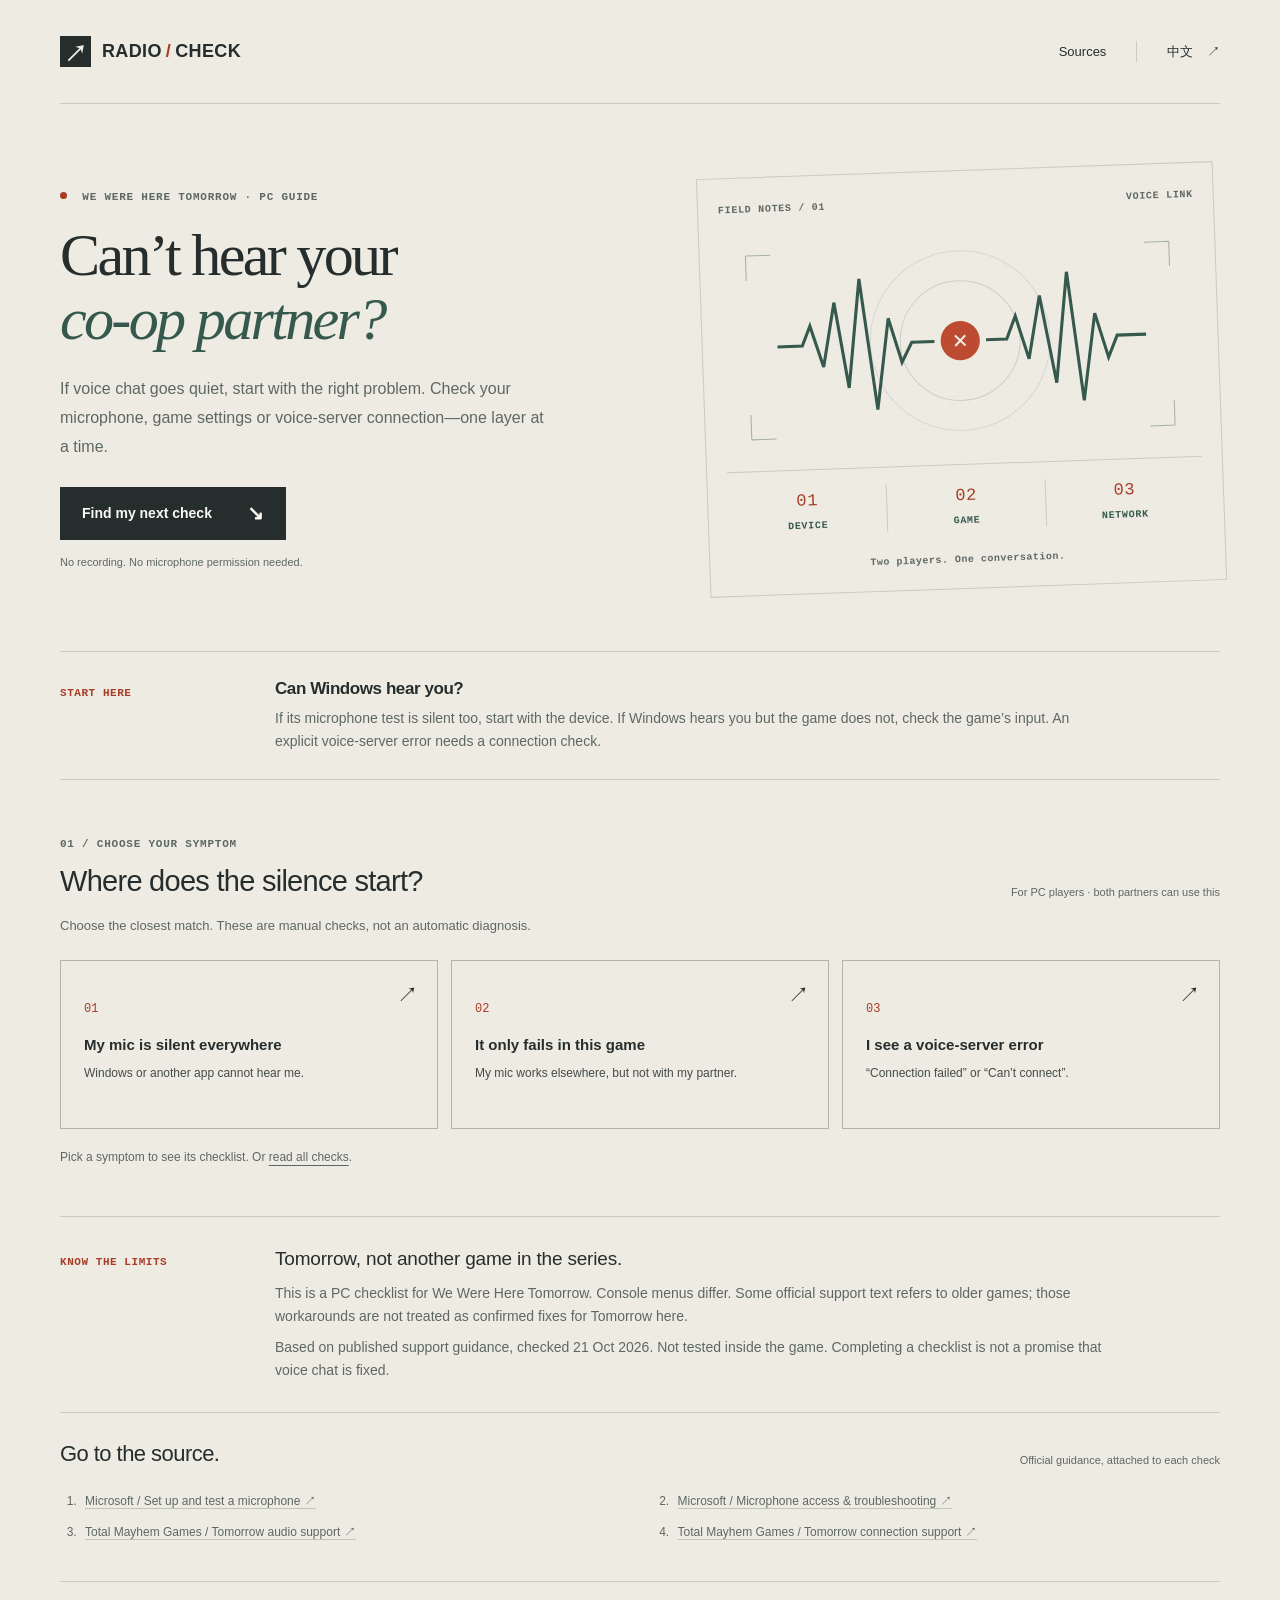
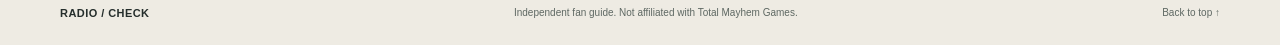
==== index.html @ 227a0987 "新增明日遗踪中英文PC语音排查首版" ====
<!doctype html>
<html lang="en">
<head>
  <meta charset="utf-8">
  <meta name="viewport" content="width=device-width, initial-scale=1">
  <meta name="description" content="We Were Here Tomorrow voice chat not working? Separate Windows microphone problems, in-game silence and voice-server connection errors with this PC checklist.">
  <meta name="theme-color" content="#eeebe3">
  <title>We Were Here Tomorrow Voice Chat Not Working? | Radio Check</title>
  <link rel="icon" href="icon.svg" type="image/svg+xml">
  <link rel="stylesheet" href="style.css">
  <script src="app.js" defer></script>
</head>
<body>
  <a class="skip" href="#check">Skip to voice check</a>
  <header class="site-header wrap">
    <a class="brand" href="index.html" aria-label="Radio Check home"><span class="brand-icon" aria-hidden="true">↗</span> RADIO<span class="brand-slash">/</span>CHECK</a>
    <nav aria-label="Main navigation"><a href="#sources">Sources</a><a class="language" href="zh.html" lang="zh-CN" hreflang="zh-CN">中文 <span aria-hidden="true">↗</span></a></nav>
  </header>
  <main>
    <section class="hero wrap" aria-labelledby="hero-title">
      <div class="hero-copy">
        <p class="eyebrow"><span class="signal-dot" aria-hidden="true"></span> WE WERE HERE TOMORROW · PC GUIDE</p>
        <h1 id="hero-title">Can’t hear your<br><em>co-op partner?</em></h1>
        <p class="hero-intro">If voice chat goes quiet, start with the right problem. Check your microphone, game settings or voice-server connection—one layer at a time.</p>
        <a class="primary-link" href="#check">Find my next check <span aria-hidden="true">↘</span></a>
        <p class="privacy-line">No recording. No microphone permission needed.</p>
      </div>
      <div class="radio-art" aria-hidden="true">
        <div class="art-label"><span>FIELD NOTES / 01</span><span>VOICE LINK</span></div>
        <svg viewBox="0 0 460 220" fill="none"><circle cx="230" cy="108" r="87" stroke="currentColor" stroke-opacity=".12"/><circle cx="230" cy="108" r="58" stroke="currentColor" stroke-opacity=".18"/><path d="M53 108h24l8-19 12 40 12-62 12 83 13-105 14 127 13-88 12 43 10-19h22m50 0h20l9-22 12 42 12-61 14 85 13-107 13 125 13-84 12 43 9-21h28" stroke="currentColor" stroke-width="3"/><circle cx="230" cy="108" r="19" fill="#bd4b31"/><path d="m225 103 10 10m0-10-10 10" stroke="#eeebe3" stroke-width="2"/><path d="M25 19h24M25 19v24M435 19h-24M435 19v24M25 197h24M25 197v-24M435 197h-24M435 197v-24" stroke="currentColor" stroke-opacity=".4"/></svg>
        <div class="art-stages"><span><b>01</b> DEVICE</span><span><b>02</b> GAME</span><span><b>03</b> NETWORK</span></div>
        <div class="art-note">Two players. One conversation.</div>
      </div>
    </section>
    <section class="quick-answer wrap" aria-labelledby="quick-title"><span class="section-tag">START HERE</span><div><h2 id="quick-title">Can Windows hear you?</h2><p>If its microphone test is silent too, start with the device. If Windows hears you but the game does not, check the game’s input. An explicit voice-server error needs a connection check.</p></div></section>
    <section class="checker wrap" id="check" aria-labelledby="check-title">
      <div class="section-heading"><div><p class="eyebrow">01 / CHOOSE YOUR SYMPTOM</p><h2 id="check-title">Where does the silence start?</h2></div><span class="small-note">For PC players · both partners can use this</span></div>
      <p class="choose-hint">Choose the closest match. These are manual checks, not an automatic diagnosis.</p>
      <div class="choices" role="group" aria-label="Choose a voice problem">
        <button type="button" data-route="system" aria-controls="answer-system" aria-pressed="false"><span class="choice-number">01</span><strong>My mic is silent everywhere</strong><span>Windows or another app cannot hear me.</span><span class="choice-arrow" aria-hidden="true">↗</span></button>
        <button type="button" data-route="game" aria-controls="answer-game" aria-pressed="false"><span class="choice-number">02</span><strong>It only fails in this game</strong><span>My mic works elsewhere, but not with my partner.</span><span class="choice-arrow" aria-hidden="true">↗</span></button>
        <button type="button" data-route="server" aria-controls="answer-server" aria-pressed="false"><span class="choice-number">03</span><strong>I see a voice-server error</strong><span>“Connection failed” or “Can’t connect”.</span><span class="choice-arrow" aria-hidden="true">↗</span></button>
      </div>
      <p class="selection-help" id="selection-help">Pick a symptom to see its checklist. Or <a href="#all-checks" id="show-all">read all checks</a>.</p>
      <noscript><p class="notice">All three checklists are available below. JavaScript is only needed to filter them.</p></noscript>
      <div id="all-checks">
        <article class="answer" id="answer-system" data-answer="system" aria-labelledby="title-system">
          <div class="answer-heading"><div><p class="eyebrow">DEVICE / WINDOWS 11</p><h3 id="title-system" tabindex="-1">Start outside the game.</h3></div><span class="answer-badge">CHECK THE INPUT FIRST</span></div>
          <p class="answer-intro">A silent Windows test points to the input path. It does not tell us whether the game’s voice connection works.</p>
          <ol class="checklist">
            <li><label><input type="checkbox"><span><strong>Check the headset and its mute switch.</strong> Reconnect it and select the microphone you actually want to use.</span></label></li>
            <li><label><input type="checkbox"><span><strong>Run the Windows microphone test.</strong> Open Settings → System → Sound → Input. Select your mic, choose Start test, speak, then Stop test and Play. Adjust input volume if needed. <a href="#source-windows">[1]</a></span></label></li>
            <li><label><input type="checkbox"><span><strong>Check desktop-app microphone access.</strong> In Windows 11, open Settings → Privacy &amp; security → Microphone. Check Microphone access and Let desktop apps access your microphone. <a href="#source-permissions">[2]</a></span></label></li>
          </ol>
          <div class="answer-bottom"><p class="progress" aria-live="polite">0 / 3 checks marked</p><button type="button" class="text-button reset">Clear checks ↺</button></div>
          <p class="next-step">Windows can hear you now? <a href="#answer-game" data-next="game">Continue with the game checks →</a></p>
          <details class="unresolved"><summary>Still silent in Windows?</summary><p>Use Microsoft’s microphone troubleshooting guide. Get the system test working before treating this as a game-only issue. If contacting support, note the headset model and whether the Windows test recorded your voice.</p><a class="source-link" href="https://support.microsoft.com/en-us/windows/hardware/drivers/fix-microphone-problems">Open Microsoft’s troubleshooting guide ↗</a></details>
        </article>
        <article class="answer" id="answer-game" data-answer="game" aria-labelledby="title-game">
          <div class="answer-heading"><div><p class="eyebrow">GAME / AUDIO SETTINGS</p><h3 id="title-game" tabindex="-1">Use the same mic in both places.</h3></div><span class="answer-badge">BOTH PLAYERS CHECK</span></div>
          <p class="answer-intro">Ask your partner to run these checks too. Working audio in another app does not prove the game selected that input.</p>
          <ol class="checklist">
            <li><label><input type="checkbox"><span><strong>Match the Windows and game microphone.</strong> Choose your intended input as the Windows default and select the same device in the game’s audio settings. <a href="#source-game">[3]</a></span></label></li>
            <li><label><input type="checkbox"><span><strong>Check input and listening levels.</strong> Make sure microphone levels in Windows and the game are audible. If you cannot hear your partner, ask them to check their input too. <a href="#source-game">[3]</a></span></label></li>
            <li><label><input type="checkbox"><span><strong>Test a direct friend invitation.</strong> The developer suggests “Invite a friend” instead of creating a room. Temporarily unplug unnecessary USB devices that could be selected as an input. <a href="#source-game">[3]</a></span></label></li>
            <li><label><input type="checkbox"><span><strong>Test the walkie-talkie one person at a time.</strong> Release the talk button before your partner replies. The developer warns that simultaneous transmission can prevent hearing each other. <a href="#source-game">[3]</a></span></label></li>
          </ol>
          <div class="answer-bottom"><p class="progress" aria-live="polite">0 / 4 checks marked</p><button type="button" class="text-button reset">Clear checks ↺</button></div>
          <p class="next-step">Seeing a connection error instead? <a href="#answer-server" data-next="server">Switch to the server checklist →</a></p>
          <details class="unresolved"><summary>Still failing only in the game?</summary><p>If the settings are correct and the mic stops mid-session, these checks cannot rule out a game bug. Note the game version, each player’s platform, the exact error and whether Windows still records audio. Send those details through official support.</p><a class="source-link" href="https://support.totalmayhemgames.com/hc/en-us/articles/34584077997725-My-sound-microphone-or-walkie-talkie-does-not-work-We-Were-Here-Tomorrow">Open the developer’s PC audio guide ↗</a></details>
        </article>
        <article class="answer" id="answer-server" data-answer="server" aria-labelledby="title-server">
          <div class="answer-heading"><div><p class="eyebrow">NETWORK / EXPLICIT CONNECTION ERROR</p><h3 id="title-server" tabindex="-1">Check the link, not just the mic.</h3></div><span class="answer-badge">CONNECTION FAILED</span></div>
          <p class="answer-intro">A working microphone does not prove you can reach the voice server. This page does not check server availability.</p>
          <ol class="checklist">
            <li><label><input type="checkbox"><span><strong>Compare your in-game regions.</strong> Both players should check that the selected region matches their location and each other, as the developer recommends. <a href="#source-server">[4]</a></span></label></li>
            <li><label><input type="checkbox"><span><strong>Check the connection you are using.</strong> Test a stable connection, preferably wired if available. Campus, work or other public networks may restrict voice traffic. <a href="#source-server">[4]</a></span></label></li>
            <li><label><input type="checkbox"><span><strong>Verify the game files.</strong> Use your launcher’s file verification, then test again. In Steam: Library → game Properties → Installed Files → Verify integrity of game files. <a href="#source-server">[4]</a></span></label></li>
          </ol>
          <div class="answer-bottom"><p class="progress" aria-live="polite">0 / 3 checks marked</p><button type="button" class="text-button reset">Clear checks ↺</button></div>
          <p class="next-step">No server error, and Windows is silent too? <a href="#answer-system" data-next="system">Go back to the microphone test →</a></p>
          <details class="unresolved"><summary>Still unable to connect?</summary><p>The developer also documents regional and network restrictions. Record the exact error, platform, selected region and network type for support. Changing microphone levels alone cannot resolve every connection failure.</p><a class="source-link" href="https://support.totalmayhemgames.com/hc/en-us/articles/34583628414365-Can-t-connect-to-the-voice-server-connection-failed-We-Were-Here-Tomorrow">Open the developer’s connection guide ↗</a></details>
        </article>
      </div>
    </section>
    <section class="scope wrap" aria-labelledby="scope-title"><span class="section-tag">KNOW THE LIMITS</span><div><h2 id="scope-title">Tomorrow, not another game in the series.</h2><p>This is a PC checklist for We Were Here Tomorrow. Console menus differ. Some official support text refers to older games; those workarounds are not treated as confirmed fixes for Tomorrow here.</p><p>Based on published support guidance, checked <time datetime="2026-10-21">21 Oct 2026</time>. Not tested inside the game. Completing a checklist is not a promise that voice chat is fixed.</p></div></section>
    <section class="sources wrap" id="sources" aria-labelledby="sources-title"><div class="section-heading"><h2 id="sources-title">Go to the source.</h2><span class="small-note">Official guidance, attached to each check</span></div><ol><li id="source-windows"><a href="https://support.microsoft.com/en-us/windows/hardware/drivers/how-to-set-up-and-test-microphones-in-windows">Microsoft / Set up and test a microphone ↗</a></li><li id="source-permissions"><a href="https://support.microsoft.com/en-us/windows/hardware/drivers/fix-microphone-problems">Microsoft / Microphone access &amp; troubleshooting ↗</a></li><li id="source-game"><a href="https://support.totalmayhemgames.com/hc/en-us/articles/34584077997725-My-sound-microphone-or-walkie-talkie-does-not-work-We-Were-Here-Tomorrow">Total Mayhem Games / Tomorrow audio support ↗</a></li><li id="source-server"><a href="https://support.totalmayhemgames.com/hc/en-us/articles/34583628414365-Can-t-connect-to-the-voice-server-connection-failed-We-Were-Here-Tomorrow">Total Mayhem Games / Tomorrow connection support ↗</a></li></ol></section>
  </main>
  <footer class="wrap"><span class="brand-small">RADIO / CHECK</span><p>Independent fan guide. Not affiliated with Total Mayhem Games.</p><a href="#hero-title">Back to top ↑</a></footer>
</body>
</html>
---- style.css ----
:root{--paper:#eeebe3;--ink:#252e2c;--muted:#5e6863;--line:#c8ccc3;--accent:#a73d27;--card:#faf9f5;--green:#36594d;--mono:Consolas,"Liberation Mono",monospace}
*{box-sizing:border-box}
html{scroll-behavior:smooth;scroll-padding-top:24px}
body{margin:0;background:var(--paper);color:var(--ink);font-family:Arial,"Microsoft YaHei",sans-serif;line-height:1.65;-webkit-font-smoothing:antialiased}
a{color:inherit;text-underline-offset:4px}
a:hover{color:var(--accent)}
button,input{font:inherit}
button,a,input,summary{-webkit-tap-highlight-color:transparent}
:focus-visible{outline:3px solid var(--accent);outline-offset:5px}
[hidden]{display:none!important}
.wrap{width:min(1160px,calc(100% - 80px));margin-inline:auto}
.skip{position:absolute;left:20px;top:-100px;background:var(--ink);color:white;padding:10px 20px;z-index:10}
.skip:focus{top:12px}
.site-header{display:flex;align-items:center;justify-content:space-between;min-height:104px;border-bottom:1px solid var(--line);gap:24px}
.brand{display:flex;align-items:center;text-decoration:none;font-weight:800;font-size:18px;letter-spacing:.02em;white-space:nowrap}
.brand-icon{display:grid;place-items:center;color:var(--paper);background:var(--ink);width:31px;height:31px;margin-right:11px;font-size:23px}
.brand-slash{color:var(--accent);margin-inline:4px}
nav{display:flex;align-items:center;gap:30px;font-size:13px}
nav a{text-decoration:none}
.language{border-left:1px solid var(--line);padding-left:30px}
.language span{margin-left:10px}
.hero{display:grid;grid-template-columns:1.15fr 1fr;align-items:center;gap:48px;padding-block:66px 62px}
.eyebrow,.section-tag,.art-label,.art-stages,.art-note,.answer-badge{font-family:var(--mono);font-size:11px;letter-spacing:.07em;font-weight:600}
.eyebrow{margin:0 0 17px;color:var(--muted)}
.signal-dot{display:inline-block;width:7px;height:7px;background:var(--accent);border-radius:50%;margin-right:8px;vertical-align:1px}
h1{font:500 clamp(42px,4.7vw,67px)/1.06 Georgia,"Songti SC",SimSun,serif;letter-spacing:-.045em;margin:0 0 25px}
h1 em{font-weight:400;color:var(--green)}
.hero-intro{max-width:490px;color:var(--muted);font-size:16px;line-height:1.8;margin:0 0 25px}
.primary-link{display:inline-flex;align-items:center;justify-content:space-between;gap:35px;padding:14px 21px;background:var(--ink);color:var(--card);text-decoration:none;font-size:14px;font-weight:600;border:1px solid var(--ink)}
.primary-link:hover{background:var(--green);color:white}
.primary-link span{font-size:20px;line-height:1}
.privacy-line{font-size:11px;color:var(--muted);margin:13px 0 0}
.radio-art{border:1px solid var(--line);padding:24px 20px 19px;background:repeating-linear-gradient(0deg,transparent,transparent 7px,#7e8b7707 8px);color:var(--green);transform:rotate(-2deg)}
.art-label{display:flex;justify-content:space-between;font-size:10px;color:var(--muted)}
.radio-art svg{display:block;width:100%;height:auto;margin:17px 0 8px}
.art-stages{display:grid;grid-template-columns:repeat(3,1fr);border-top:1px solid var(--line);padding-top:17px;font-size:10px;text-align:center}
.art-stages span+span{border-left:1px solid var(--line)}
.art-stages b{display:block;color:var(--accent);font-size:17px;font-weight:400;margin-bottom:3px}
.art-note{text-align:center;font-size:10px;margin-top:23px;color:var(--muted);letter-spacing:.05em}
.quick-answer,.scope{display:grid;grid-template-columns:180px 1fr;gap:35px;border-block:1px solid var(--line);padding-block:26px}
.section-tag{color:var(--accent);padding-top:6px;letter-spacing:.05em}
.quick-answer h2{font-size:17px;margin:0 0 7px;font-weight:600}
.quick-answer p,.scope p{color:var(--muted);font-size:14px;margin:0;max-width:830px}
.checker{padding-block:55px 0;scroll-margin-top:25px}
.section-heading{display:flex;align-items:flex-end;justify-content:space-between;gap:24px}
.section-heading .eyebrow{margin-bottom:10px}
h2{margin:0;font-weight:500;font-size:29px;line-height:1.3;letter-spacing:-.025em}
.small-note{font-size:11px;color:var(--muted)}
.choose-hint{font-size:13px;color:var(--muted);margin:14px 0 24px}
.choices{display:grid;grid-template-columns:repeat(3,1fr);gap:13px}
.choices button{position:relative;padding:21px 23px 25px;text-align:left;color:var(--ink);border:1px solid #aeb5ab;background:transparent;cursor:pointer;min-height:169px;transition:background .15s,border-color .15s}
.choices button:hover{background:#f8f7f1;border-color:var(--green)}
.choices button[aria-pressed=true]{background:var(--green);border-color:var(--green);color:white}
.choice-number{display:block;font:12px var(--mono);color:var(--accent);margin-bottom:18px}
.choices button[aria-pressed=true] .choice-number{color:#e4c5a9}
.choices strong{display:block;font-size:15px;font-weight:600;margin-bottom:7px;padding-right:6px;line-height:1.5}
.choices button>span:not(.choice-number):not(.choice-arrow){display:block;font-size:12px;opacity:.84;line-height:1.65;max-width:270px}
.choice-arrow{position:absolute;right:19px;top:17px;font-size:21px}
.selection-help{font-size:12px;color:var(--muted);margin:19px 0 29px}
.answer{background:var(--card);padding:34px 39px 31px;margin-top:20px;border:1px solid var(--line);scroll-margin-top:24px}
.answer-heading{display:flex;align-items:center;justify-content:space-between;gap:24px}
.answer-heading .eyebrow{font-size:10px;margin:0 0 10px;color:var(--accent)}
h3{font-size:26px;letter-spacing:-.025em;line-height:1.4;font-weight:500;margin:0}
.answer-badge{border:1px solid var(--line);padding:5px 9px;white-space:nowrap;font-size:9px;color:var(--muted)}
.answer-intro{font-size:14px;color:var(--muted);margin:17px 0 23px;max-width:850px}
.checklist{list-style:none;padding:0;margin:0;counter-reset:step}
.checklist li{counter-increment:step;border-top:1px solid #dcded5;padding:17px 0}
.checklist label{display:flex;align-items:flex-start;gap:15px;cursor:pointer}
.checklist input{accent-color:var(--green);flex:0 0 auto;width:18px;height:18px;margin:4px 0 0;cursor:pointer}
.checklist span{font-size:14px;color:#4f5a54;line-height:1.8}
.checklist strong{color:var(--ink);font-weight:600;margin-right:4px}
.checklist a{font-family:var(--mono);font-size:11px;color:var(--accent);margin-left:5px}
.answer-bottom{border-top:1px solid var(--line);padding-top:15px;display:flex;justify-content:space-between;align-items:center;gap:20px}
.progress{font:11px var(--mono);color:var(--green);margin:0}
.text-button{padding:5px 0;border:0;background:none;cursor:pointer;font-size:11px;color:var(--muted);text-decoration:underline;text-underline-offset:3px}
.next-step{padding:16px 0 0;font-size:13px;margin:0;color:var(--muted)}
.next-step a{color:var(--green);font-weight:600;display:inline-block}
.unresolved{margin-top:24px;padding:15px 18px;border-left:2px solid var(--accent);background:#eeebe35c}
summary{cursor:pointer;font-weight:600;font-size:13px}
.unresolved p{font-size:13px;color:var(--muted);margin:13px 0}
.source-link{font-size:12px;font-weight:600;color:var(--green)}
.scope{margin-top:48px;padding-block:30px;border-bottom:0}
.scope h2{font-size:19px;letter-spacing:-.01em;margin-bottom:10px}
.scope p+p{margin-top:8px}
.sources{padding-block:27px 39px;border-top:1px solid var(--line)}
.sources h2{font-size:22px}
.sources ol{padding-left:20px;display:grid;grid-template-columns:1fr 1fr;gap:11px 45px;font-size:12px;margin:23px 0 0;color:var(--muted)}
.sources li{padding-left:5px;scroll-margin-top:25px}
.sources a{text-decoration:none;border-bottom:1px solid #bec5ba}
footer{border-top:1px solid var(--line);padding-block:22px;display:flex;align-items:center;justify-content:space-between;gap:18px;color:var(--muted);font-size:10px}
footer p{margin:0}
.brand-small{font-weight:700;font-size:11px;color:var(--ink);letter-spacing:.04em}
footer a{text-decoration:none;white-space:nowrap}
html[lang=zh-CN] h1{font-family:Georgia,"Songti SC",SimSun,serif;font-size:clamp(37px,4.4vw,59px);line-height:1.25;letter-spacing:-.04em}
html[lang=zh-CN] h1 em{font-style:normal}
.notice{font-size:13px;padding:12px;background:var(--card)}
html:not(.enhanced) .choices,html:not(.enhanced) .selection-help,html:not(.enhanced) .answer-bottom{display:none}
@media(min-width:1100px){.hero{min-height:464px}}
@media(max-width:850px){.wrap{width:calc(100% - 48px)}.hero{gap:28px;padding-block:45px}.hero-intro{font-size:14px}.radio-art{padding:15px 12px}.art-label{font-size:8px}.art-stages{font-size:8px}.quick-answer,.scope{grid-template-columns:125px 1fr;gap:20px}.choices button{padding:18px 17px;min-height:190px}.answer{padding:28px}.answer-heading{align-items:flex-start}.answer-badge{white-space:normal;max-width:140px}.section-heading .small-note{max-width:140px;text-align:right}.art-note{font-size:9px}}
@media(max-width:600px){.wrap{width:calc(100% - 36px)}.site-header{min-height:78px;gap:12px}.brand{font-size:14px}.brand-icon{width:25px;height:25px;font-size:18px;margin-right:8px}nav{gap:14px;font-size:11px}.language{padding-left:14px}.language span{margin-left:2px}.hero{grid-template-columns:1fr;padding-block:36px 30px;gap:32px}.hero-copy .eyebrow{font-size:9px;letter-spacing:.025em}h1{font-size:46px;line-height:1.08}.hero-intro{font-size:14px;max-width:100%;margin-bottom:22px}.primary-link{font-size:13px}.radio-art{transform:none;padding:15px 15px 13px}.radio-art svg{margin:1px 0;width:100%;max-height:140px}.art-stages{padding-top:12px;font-size:9px}.art-stages b{font-size:14px}.art-note{margin-top:15px}.quick-answer,.scope{display:block;padding-block:24px}.section-tag{display:block;margin-bottom:11px;font-size:10px}.quick-answer h2{font-size:17px}.quick-answer p,.scope p{font-size:13px}.checker{padding-top:32px}h2{font-size:25px}.section-heading{align-items:flex-start;flex-direction:column;gap:9px}.section-heading .small-note{max-width:none;text-align:left}.choose-hint{font-size:12px;margin-bottom:18px}.choices{grid-template-columns:1fr;gap:10px}.choices button{padding:17px 37px 17px 55px;min-height:94px}.choice-number{position:absolute;left:17px;top:21px;margin:0;font-size:11px}.choices strong{font-size:14px;margin-bottom:4px}.choices button>span:not(.choice-number):not(.choice-arrow){font-size:11px;max-width:none}.choice-arrow{top:20px;right:15px;font-size:18px}.selection-help{margin:16px 0 22px;font-size:11px}.answer{padding:24px 20px;margin-top:15px}.answer-heading{display:block}.answer-badge{display:inline-block;max-width:none;margin-top:14px}h3{font-size:22px}.answer-intro{font-size:13px;margin-block:16px}.checklist span{font-size:13px}.checklist label{gap:12px}.checklist input{width:19px;height:19px}.checklist li{padding-block:16px}.next-step{font-size:12px;line-height:1.9}.unresolved{padding:13px 12px}.scope{margin-top:30px}.scope h2{font-size:18px}.sources{padding-top:24px}.sources ol{grid-template-columns:1fr;gap:14px;font-size:11px}footer{flex-wrap:wrap;justify-content:flex-start;font-size:10px;gap:10px 16px}footer p{flex-basis:100%;order:2}footer a{margin-left:auto}html[lang=zh-CN] h1{font-size:40px}}
@media(prefers-reduced-motion:reduce){html{scroll-behavior:auto}*{transition:none!important}}
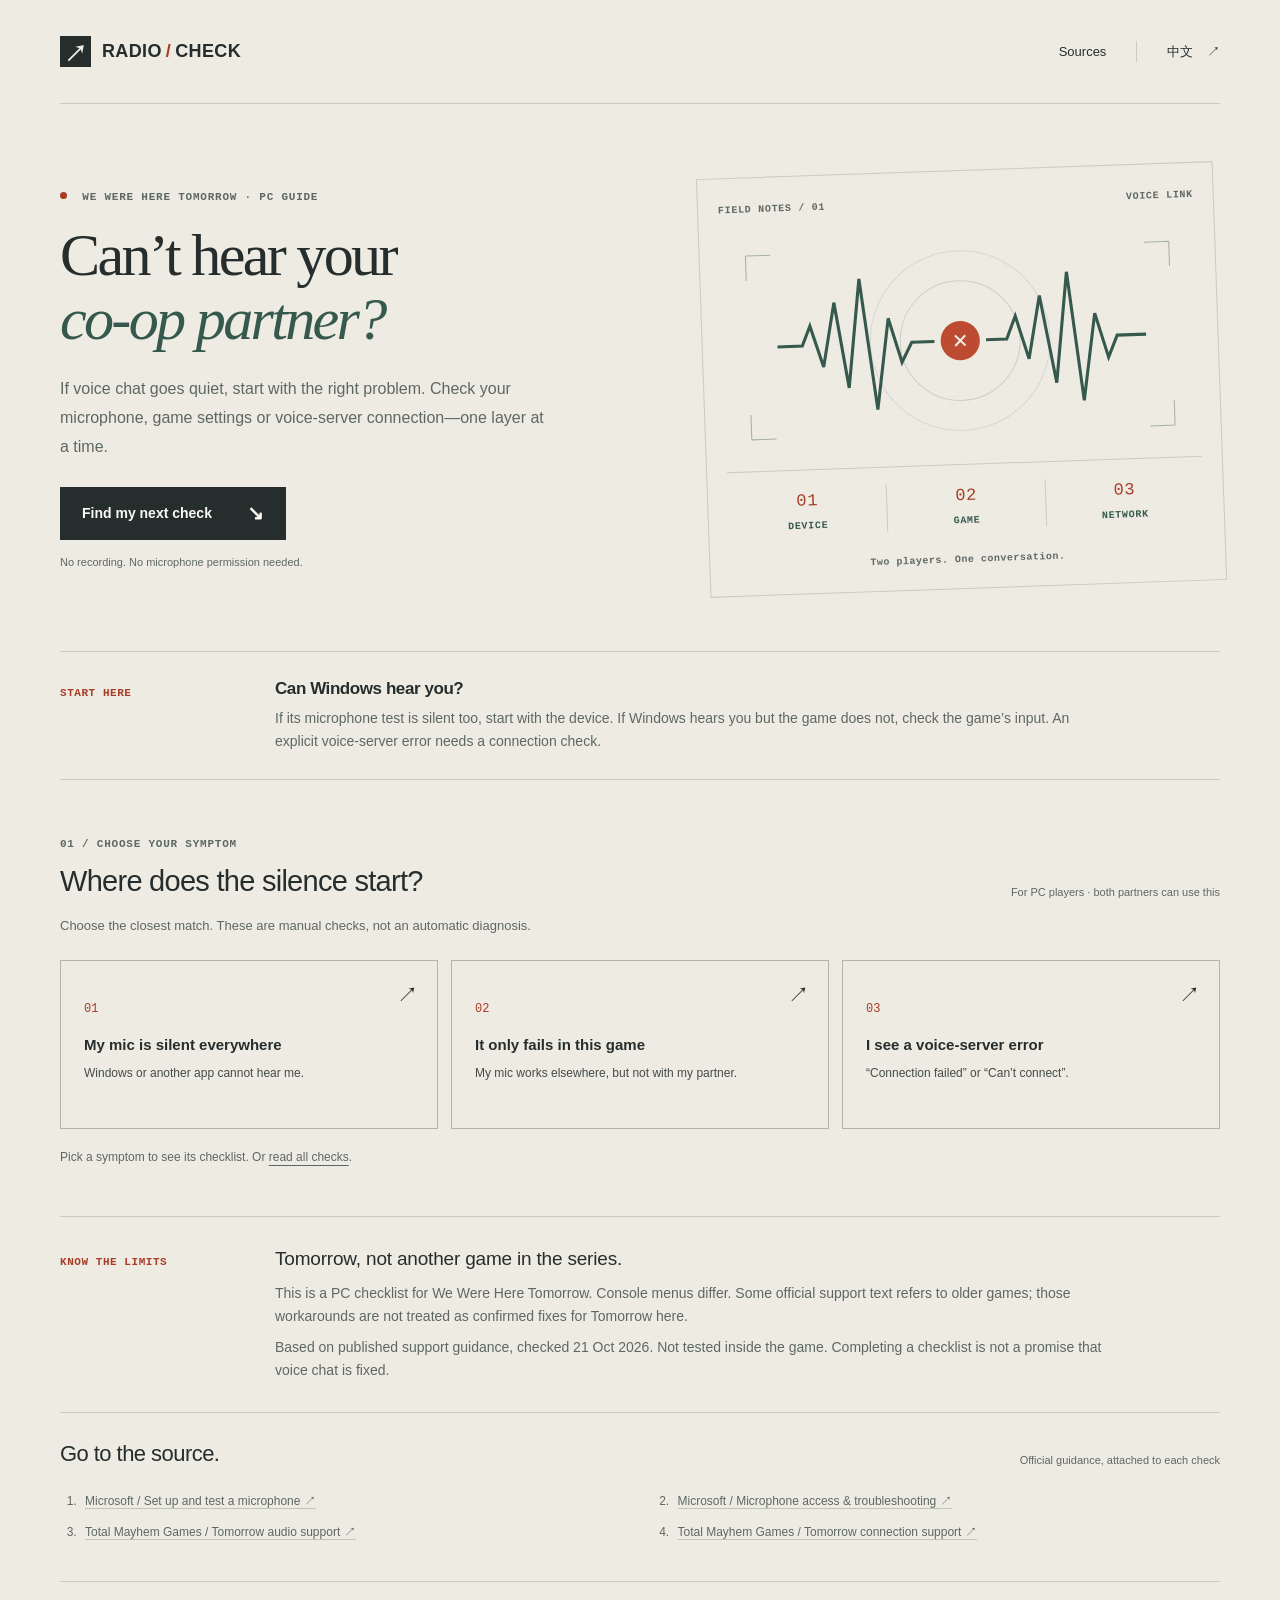
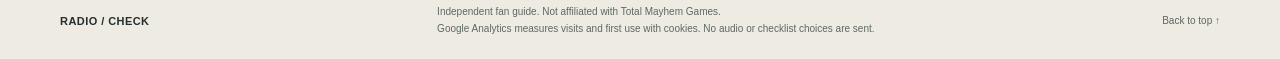
==== commit 51365e17: "接入语音排查站独立GA4统计与首次使用事件" ====
--- a/index.html
+++ b/index.html
@@ -5,9 +5,15 @@
   <meta name="viewport" content="width=device-width, initial-scale=1">
   <meta name="description" content="We Were Here Tomorrow voice chat not working? Separate Windows microphone problems, in-game silence and voice-server connection errors with this PC checklist.">
   <meta name="theme-color" content="#eeebe3">
+  <meta name="google-site-verification" content="pBHkKJALWgEsYoh5x7FHXkiHy3ZJy1XOUQiFGZpVjVI">
   <title>We Were Here Tomorrow Voice Chat Not Working? | Radio Check</title>
+  <link rel="canonical" href="https://yxhtl.github.io/we-were-here-tomorrow-voice-check/">
+  <link rel="alternate" hreflang="en" href="https://yxhtl.github.io/we-were-here-tomorrow-voice-check/">
+  <link rel="alternate" hreflang="zh-CN" href="https://yxhtl.github.io/we-were-here-tomorrow-voice-check/zh.html">
+  <link rel="alternate" hreflang="x-default" href="https://yxhtl.github.io/we-were-here-tomorrow-voice-check/">
   <link rel="icon" href="icon.svg" type="image/svg+xml">
   <link rel="stylesheet" href="style.css">
+  <script src="analytics.js" defer></script>
   <script src="app.js" defer></script>
 </head>
 <body>
@@ -86,6 +92,6 @@
     <section class="scope wrap" aria-labelledby="scope-title"><span class="section-tag">KNOW THE LIMITS</span><div><h2 id="scope-title">Tomorrow, not another game in the series.</h2><p>This is a PC checklist for We Were Here Tomorrow. Console menus differ. Some official support text refers to older games; those workarounds are not treated as confirmed fixes for Tomorrow here.</p><p>Based on published support guidance, checked <time datetime="2026-10-21">21 Oct 2026</time>. Not tested inside the game. Completing a checklist is not a promise that voice chat is fixed.</p></div></section>
     <section class="sources wrap" id="sources" aria-labelledby="sources-title"><div class="section-heading"><h2 id="sources-title">Go to the source.</h2><span class="small-note">Official guidance, attached to each check</span></div><ol><li id="source-windows"><a href="https://support.microsoft.com/en-us/windows/hardware/drivers/how-to-set-up-and-test-microphones-in-windows">Microsoft / Set up and test a microphone ↗</a></li><li id="source-permissions"><a href="https://support.microsoft.com/en-us/windows/hardware/drivers/fix-microphone-problems">Microsoft / Microphone access &amp; troubleshooting ↗</a></li><li id="source-game"><a href="https://support.totalmayhemgames.com/hc/en-us/articles/34584077997725-My-sound-microphone-or-walkie-talkie-does-not-work-We-Were-Here-Tomorrow">Total Mayhem Games / Tomorrow audio support ↗</a></li><li id="source-server"><a href="https://support.totalmayhemgames.com/hc/en-us/articles/34583628414365-Can-t-connect-to-the-voice-server-connection-failed-We-Were-Here-Tomorrow">Total Mayhem Games / Tomorrow connection support ↗</a></li></ol></section>
   </main>
-  <footer class="wrap"><span class="brand-small">RADIO / CHECK</span><p>Independent fan guide. Not affiliated with Total Mayhem Games.</p><a href="#hero-title">Back to top ↑</a></footer>
+  <footer class="wrap"><span class="brand-small">RADIO / CHECK</span><p>Independent fan guide. Not affiliated with Total Mayhem Games.<br>Google Analytics measures visits and first use with cookies. No audio or checklist choices are sent.</p><a href="#hero-title">Back to top ↑</a></footer>
 </body>
 </html>
